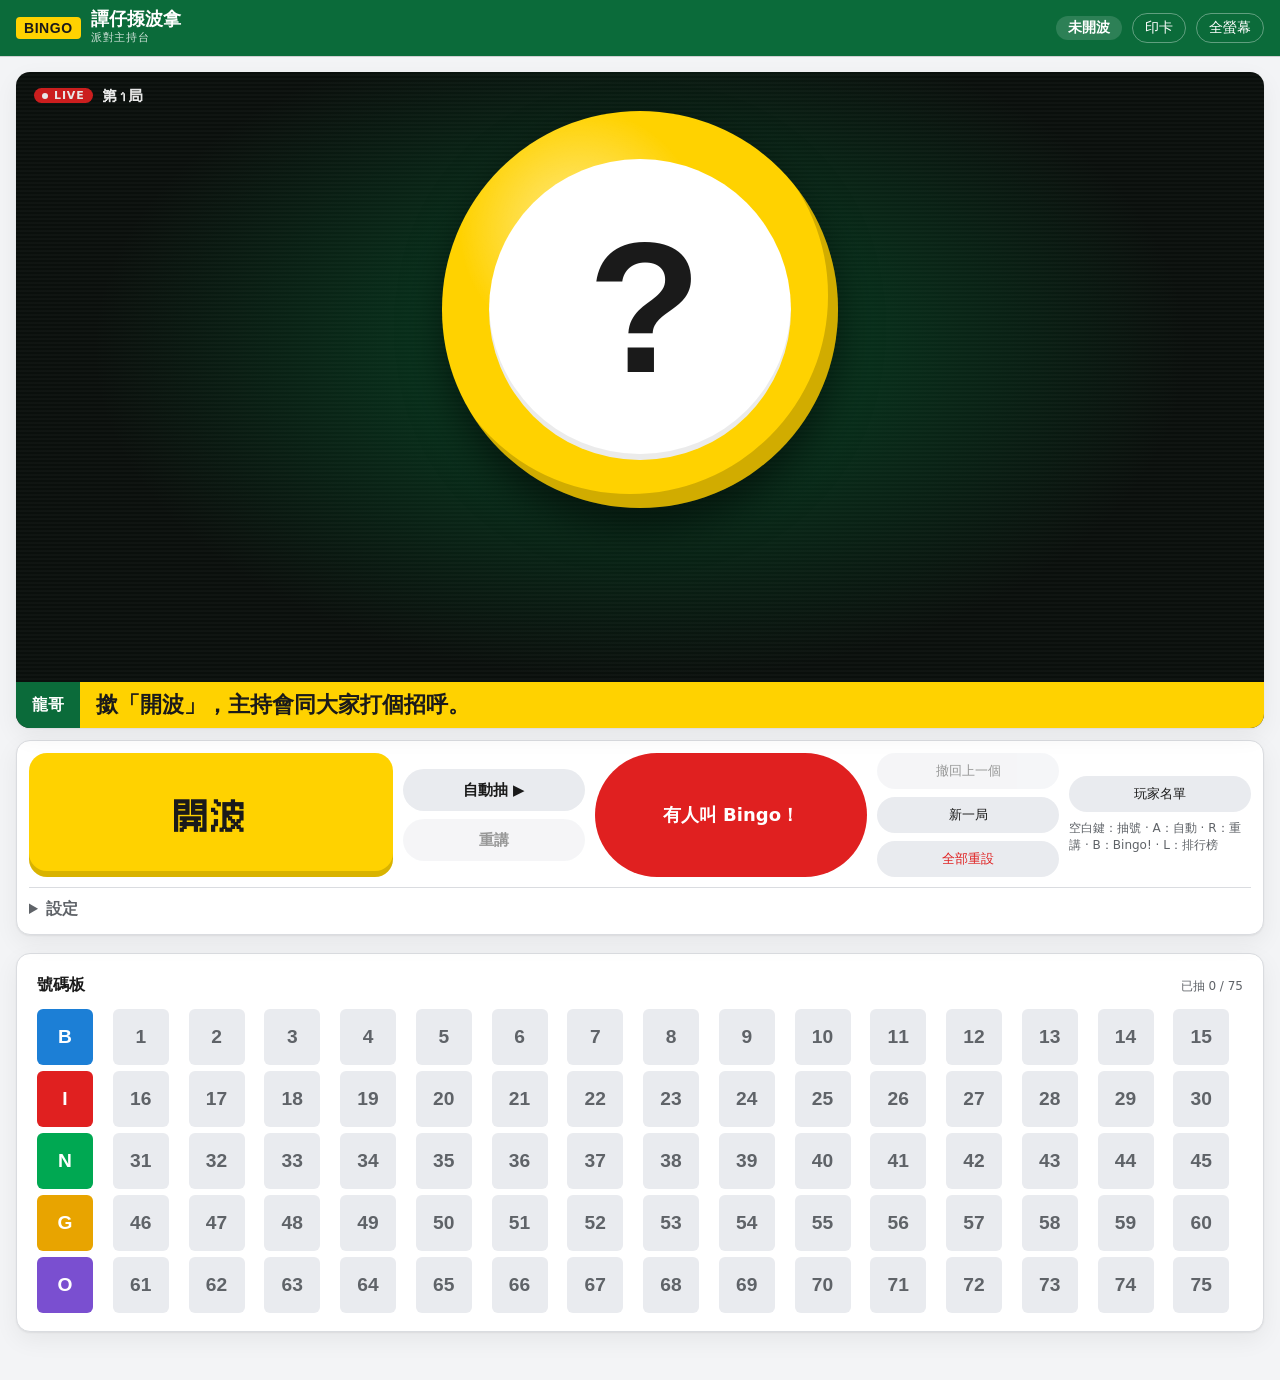
==== web/index.html @ 06e21ad4 "譚仔揼波拿: Cantonese party bingo host console A host's console for a bingo night with paper cards: draws" ====
<!DOCTYPE html>
<html lang="zh-HK" data-theme="forest">
<head>
<meta charset="utf-8">
<meta name="viewport" content="width=device-width, initial-scale=1, viewport-fit=cover">
<title>譚仔揼波拿 · 揼波拿之夜</title>
<meta name="description" content="派對揼波拿主持台：抽號、粵語叫號、多把聲、核對 Bingo。">
<meta name="theme-color" content="#0b6b3a">
<link rel="icon" href="icon.svg" type="image/svg+xml">
<link rel="preconnect" href="https://fonts.googleapis.com">
<link rel="preconnect" href="https://fonts.gstatic.com" crossorigin>
<link rel="stylesheet" href="https://fonts.googleapis.com/css2?family=Pixelify+Sans:wght@400;600;700&display=swap">
<link rel="stylesheet" href="style.css">
</head>
<body>

<header class="appbar">
  <a class="brand" href="./" aria-label="譚仔揼波拿">
    <span class="brand-mark">BINGO</span>
    <span class="brand-text"><strong>譚仔揼波拿</strong><small>派對主持台</small></span>
  </a>
  <div class="appbar-right">
    <span class="count-pill" id="countPill">未開波</span>
    <a class="app-link" href="print.html" title="印 Bingo 卡（每張有卡號）">印卡</a>
    <button class="app-link" id="fullBtn" type="button" title="全螢幕（投影用）">全螢幕</button>
  </div>
</header>

<main class="page">

  <section class="live">
    <!-- The picture: what the room watches. -->
    <div class="stage" id="stage">
      <canvas class="stage-layer back" id="stageBack" aria-hidden="true"></canvas>
      <canvas class="stage-layer front" id="stageFront" aria-hidden="true"></canvas>
      <div class="flash" id="flash" aria-hidden="true"></div>
      <div class="stage-bug"><span class="pill-live"><i></i>LIVE</span><span id="stageGame">第 1 局</span></div>
      <div class="ball-wrap" id="ballWrap">
        <div class="ball" id="ball" data-state="idle">
          <span class="ball-letter" id="ballLetter"></span>
          <span class="ball-num" id="ballNum">?</span>
        </div>
      </div>
      <div class="recent" id="recent" aria-label="最近號碼"></div>
      <div class="countdown" id="countdown" hidden aria-live="off">
        <div class="cd-ring"><b id="cdNum">6</b></div>
        <small>下一個波</small>
      </div>
      <div class="prize" id="prize" hidden aria-live="polite">
        <div class="prize-bob">
          <i class="coin"></i><i class="coin"></i><i class="coin"></i>
          <small>今局獎金</small><b id="prizeAmt">$0</b>
        </div>
      </div>
      <div class="lower-third">
        <span class="speaker" id="speaker">龍哥</span>
        <p class="caption" id="caption">撳「開波」，主持會同大家打個招呼。</p>
      </div>
      <!-- 完場排行榜: the night's results, over the whole picture. -->
      <div class="leaderboard" id="leaderboard" hidden>
        <div class="lb-inner">
          <h2 class="lb-title">今晚排行榜</h2>
          <p class="lb-sub" id="lbSub"></p>
          <ol class="lb-list" id="lbList"></ol>
        </div>
        <button class="lb-close" id="lbClose" type="button" aria-label="閂排行榜">✕</button>
      </div>
      <button class="players" id="players" type="button" aria-label="玩家名單（撳一下改）" hidden>
        <span class="players-track" id="playersTrack"></span>
      </button>
    </div>

    <!-- The desk: what the host presses, in a bar under the picture. -->
    <aside class="desk">
      <div class="desk-bar">
        <button class="btn btn-draw" id="drawBtn" type="button">開波</button>
        <div class="desk-col">
          <button class="btn btn-ghost" id="autoBtn" type="button" aria-pressed="false">自動抽 ▶</button>
          <button class="btn btn-ghost" id="repeatBtn" type="button">重講</button>
        </div>
        <button class="btn btn-bingo" id="bingoBtn" type="button">有人叫 Bingo！</button>
        <div class="desk-col">
          <button class="btn btn-ghost btn-small" id="undoBtn" type="button">撤回上一個</button>
          <button class="btn btn-ghost btn-small" id="newBtn" type="button">新一局</button>
          <button class="btn btn-ghost btn-small btn-danger" id="resetBtn" type="button">全部重設</button>
        </div>
        <div class="desk-col">
          <button class="btn btn-ghost btn-small" id="playersBtn" type="button">玩家名單</button>
          <button class="btn btn-ghost btn-small" id="boardBtn" type="button" hidden>🏆 完場排行榜</button>
          <p class="hint">空白鍵：抽號 · A：自動 · R：重講 · B：Bingo! · L：排行榜</p>
        </div>
      </div>
      <p class="warm" id="warm" hidden></p>

      <details class="settings" id="settings">
        <summary>設定</summary>
        <label>叫號方式
          <select id="optMode">
            <option value="duo">主持 + 助手</option>
            <option value="rotate">輪流叫（全部嘉賓）</option>
            <option value="random">隨機一把聲</option>
          </select>
        </label>
        <label>主持 <select id="optHost"></select></label>
        <label>助手 <select id="optHelper"></select></label>
        <label>搞笑程度
          <select id="optFun">
            <option value="0">正經</option>
            <option value="1">少少</option>
            <option value="2">好多</option>
          </select>
        </label>
        <label>號碼
          <select id="optPool">
            <option value="75">1–75（B I N G O）</option>
            <option value="90">1–90</option>
          </select>
        </label>
        <label>贏法
          <select id="optWin">
            <option value="line">一條線（橫、直、斜）</option>
            <option value="two">兩條線</option>
            <option value="corners">四角</option>
            <option value="full">全卡</option>
          </select>
        </label>
        <label class="check"><input type="checkbox" id="optLetters"> 讀出英文字母（B、I、N、G、O）</label>
        <label class="check"><input type="checkbox" id="optSfx"> 音效（鼓聲、歡呼、煙花）</label>
        <label class="check"><input type="checkbox" id="optBeat"> 緊張心跳（抽得越多越快）</label>
        <label>自動間隔
          <select id="optGap">
            <option value="3">3 秒</option>
            <option value="6">6 秒</option>
            <option value="10">10 秒</option>
            <option value="15">15 秒</option>
          </select>
        </label>
        <label>配色
          <select id="optTheme">
            <option value="forest">森林綠</option>
            <option value="night">夜場</option>
          </select>
        </label>
        <p class="fine">改號碼數量要開新一局先生效。</p>
      </details>
    </aside>
  </section>

  <section class="panel board-panel">
    <div class="panel-head">
      <h2>號碼板</h2>
      <span class="fine" id="boardNote"></span>
    </div>
    <div class="board" id="board"></div>
  </section>

</main>

<!-- 核對 Bingo: the cards are paper, so the host reads the claimed numbers in. -->
<dialog class="check-dialog" id="checkDialog">
  <form method="dialog" class="check-form" id="checkForm">
    <h2>核對 Bingo <span class="fine" id="checkRule"></span></h2>
    <label class="check-id">卡號
      <input id="cardInput" inputmode="numeric" autocomplete="off" placeholder="例如：0042">
    </label>
    <div class="check-card" id="checkCard"></div>
    <details class="check-manual" id="checkManual">
      <summary>張卡冇卡號？逐個號碼入</summary>
      <p class="fine">輸入嗰條線（或全張卡）嘅號碼，用空格或逗號分開。中間 FREE 格唔使入。</p>
      <input id="checkInput" inputmode="numeric" autocomplete="off" placeholder="例如：3 18 41 52 70">
    </details>
    <div class="check-result" id="checkResult"></div>
    <div class="check-winners" id="checkWinners" hidden>
      <p class="winners-head">邊個贏？<span class="fine">可以揀多過一個，獎金平分</span> <b id="splitNote"></b></p>
      <div class="winner-pick" id="winnerPick"></div>
    </div>
    <div class="check-actions">
      <button class="btn btn-ghost" value="cancel" type="submit">取消</button>
      <button class="btn btn-bad" id="claimBad" type="button">未得 ✗</button>
      <button class="btn btn-primary" id="claimGood" type="button">真 Bingo ✓</button>
    </div>
  </form>
</dialog>

<!-- 玩家: a name and a pixel icon each, shown along the bottom of the stage. -->
<dialog class="check-dialog players-dialog" id="playersDialog">
  <form method="dialog" class="check-form" id="playersForm">
    <h2>玩家名單 <span class="fine" id="playersCount"></span></h2>
    <div class="player-add">
      <img class="player-pick" id="playerPick" alt="" width="48" height="48">
      <input id="playerName" maxlength="12" autocomplete="off" placeholder="玩家名">
      <button class="btn btn-primary" id="playerAdd" type="button">加入</button>
    </div>
    <label class="stake">每人每局注金
      <span class="stake-in">$ <input id="stakeInput" type="number" min="0" step="0.5" inputmode="decimal"></span>
      <span class="stake-total" id="stakeTotal"></span>
    </label>
    <div class="icon-grid" id="iconGrid" role="radiogroup" aria-label="揀頭像"></div>
    <ul class="player-list" id="playerList"></ul>
    <div class="check-actions">
      <button class="btn btn-ghost btn-small" id="winningsClear" type="button">輸贏清零</button>
      <button class="btn btn-ghost btn-small" id="playersClear" type="button">全部清除</button>
      <button class="btn btn-primary" value="done" type="submit">搞掂</button>
    </div>
  </form>
</dialog>

<!-- 全部重設: back to the start of the night. -->
<dialog class="check-dialog" id="resetDialog">
  <form method="dialog" class="check-form">
    <h2>全部重設？</h2>
    <p>會清晒：抽過嘅號碼、局數（返去第 1 局）、獎金池、每位玩家嘅輸贏同贏咗幾多局。設定會保留。</p>
    <label class="check-line"><input type="checkbox" id="resetPlayers"> 連玩家名單都刪埋</label>
    <div class="check-actions">
      <button class="btn btn-ghost" value="cancel" type="submit">取消</button>
      <button class="btn btn-bad" id="resetGo" type="button">全部重設</button>
    </div>
  </form>
</dialog>

<canvas id="confetti" aria-hidden="true"></canvas>

<script type="module" src="app.js"></script>
</body>
</html>
---- web/style.css ----
/* 譚仔揼波拿 — the host's console, in 譚仔新聞's clothes.
 *
 * Same palette and furniture as the station page: a deep-green app bar, the
 * yellow band, pill buttons, white panels on a light grey page. Pixels live
 * where they do there — in the picture (the ball, the numbers) and the mark.
 */

@font-face {
  font-family: "Fusion Pixel 12";
  src: url("vendor/fonts/fusion-pixel-12px-zh_hk.woff2") format("woff2");
  font-display: swap;
}

:root {
  --font: "Noto Sans HK", "PingFang HK", "Microsoft JhengHei", "Hiragino Sans", system-ui, -apple-system, sans-serif;
  --pixel: "Pixelify Sans", "Fusion Pixel 12", system-ui, sans-serif;
  /* Numbers are read from the back of the room: a heavy plain face, never the pixel one,
     whose B, 8, 5 and S are one shape apart. */
  --num: "Arial Black", "Helvetica Neue", Arial, var(--font);

  /* forest — 森林綠 */
  color-scheme: light;
  --bg: #f3f4f6;
  --surface: #ffffff;
  --surface-2: #e9ebef;
  --text: #1a1a1a;
  --muted: #5f6368;
  --line: #dadce0;
  --brand: #0b6b3a;
  --brand-2: #00a852;
  --on-brand: #ffffff;
  --accent: #ffd200;
  --on-accent: #1a1a1a;
  --live: #e02020;
  --picture: #0a0f0c;
  --radius: 14px;
  --radius-sm: 8px;
  --shadow: 0 1px 2px rgba(0, 0, 0, 0.06), 0 8px 24px rgba(0, 0, 0, 0.06);
}

/* 夜場 — for a dim function room and a projector */
:root[data-theme="night"] {
  color-scheme: dark;
  --bg: #0c1210; --surface: #141c18; --surface-2: #0f1613; --text: #e9efe9; --muted: #93a39a; --line: #24302a;
  --brand: #08482a; --brand-2: #2fd17a; --on-brand: #ffffff; --accent: #ffd200; --on-accent: #1a1a1a; --live: #ff3b3b;
  --picture: #000000;
  --shadow: 0 1px 2px rgba(0, 0, 0, 0.4), 0 8px 24px rgba(0, 0, 0, 0.5);
}

[hidden] { display: none !important; }
* { box-sizing: border-box; }
html, body { margin: 0; }

body {
  min-height: 100vh;
  background: var(--bg);
  color: var(--text);
  font-family: var(--font);
  line-height: 1.6;
  -webkit-text-size-adjust: 100%;
}

p { margin: 0; }
h2 { margin: 0; font-size: 16px; }

/* ------------------------------------------------------------------ */
/* App bar                                                             */
/* ------------------------------------------------------------------ */

.appbar {
  position: sticky; top: 0; z-index: 40;
  display: flex; align-items: center; gap: 20px;
  height: 56px;
  padding: 0 16px;
  background: var(--brand);
  color: var(--on-brand);
  box-shadow: 0 1px 0 rgba(0, 0, 0, 0.15);
  user-select: none;
}

.brand { display: flex; align-items: center; gap: 10px; color: inherit; text-decoration: none; }
.brand-mark {
  padding: 3px 8px;
  font: 900 14px var(--num);
  letter-spacing: 0.04em;
  color: var(--on-accent);
  background: var(--accent);
  border-radius: 4px;
}
.brand-text strong { display: block; font-size: 18px; line-height: 1.1; white-space: nowrap; }
.brand-text small { display: block; font-size: 11px; opacity: 0.8; letter-spacing: 0.08em; }

.appbar-right { display: flex; align-items: center; gap: 10px; margin-left: auto; }
.count-pill {
  padding: 3px 12px;
  font: 700 14px var(--font);
  background: rgba(255, 255, 255, 0.14);
  border-radius: 999px;
  white-space: nowrap;
}
.app-link {
  padding: 5px 12px;
  font: 14px var(--font);
  color: inherit;
  background: transparent;
  border: 1px solid rgba(255, 255, 255, 0.35);
  border-radius: 999px;
  cursor: pointer;
  white-space: nowrap;
  text-decoration: none;
}
.app-link:hover { background: rgba(255, 255, 255, 0.14); }

/* ------------------------------------------------------------------ */
/* Page                                                                */
/* ------------------------------------------------------------------ */

.page { margin: 0 auto; padding: 16px 16px 48px; }

/* The picture across the whole width, the host's bar under it. */
.live { display: grid; gap: 12px; }

/* ------------------------------------------------------------------ */
/* Stage — the picture the room watches                                */
/* ------------------------------------------------------------------ */

.stage {
  position: relative;
  /* 16:9 across the page, but never so tall that the desk drops off the screen. */
  height: min(calc((100vw - 32px) * 0.5625), max(420px, calc(100svh - 56px - 16px - 12px - 160px)));
  overflow: hidden;
  border-radius: var(--radius);
  color: #fff;
  background:
    radial-gradient(ellipse at 50% 42%, rgba(0, 168, 82, 0.35), transparent 62%),
    repeating-linear-gradient(0deg, rgba(255, 255, 255, 0.025) 0 2px, transparent 2px 4px),
    var(--picture);
  box-shadow: var(--shadow);
  display: grid;
  grid-template-rows: auto 1fr auto auto;
}

/* The pixel layers (show.js): one behind the ball, one in front of it. */
.stage-layer {
  position: absolute; inset: 0;
  width: 100%; height: 100%;
  image-rendering: pixelated;
  pointer-events: none;
}
.stage-layer.back { z-index: 0; }
.stage-layer.front { z-index: 2; }
.stage > :is(.stage-bug, .ball-wrap, .lower-third, .players) { position: relative; }
.stage-bug, .lower-third, .players { z-index: 3; }
.ball-wrap { z-index: 1; }

/* A colour flash over the picture when a ball lands, or someone claims. */
.flash { position: absolute; inset: 0; z-index: 2; opacity: 0; pointer-events: none; mix-blend-mode: screen; }
.flash.go { animation: flash 0.55s ease-out; }
@keyframes flash { 0% { opacity: 0.55; } 100% { opacity: 0; } }

.stage.shake { animation: shake 0.5s steps(10); }
@keyframes shake {
  0%, 100% { transform: none; } 20% { transform: translate(-6px, 2px); } 40% { transform: translate(6px, -2px); }
  60% { transform: translate(-4px, -1px); } 80% { transform: translate(4px, 1px); }
}

.stage-bug {
  display: flex; align-items: center; gap: 10px;
  padding: 14px 18px 0;
  font: 600 14px var(--pixel), var(--font);
  opacity: 0.9;
}
.pill-live {
  display: inline-flex; align-items: center; gap: 6px;
  padding: 1px 8px;
  font: 700 11px var(--font); letter-spacing: 0.08em;
  background: var(--live); border-radius: 999px;
}
.pill-live i { width: 6px; height: 6px; background: #fff; border-radius: 50%; animation: blink 1.2s steps(2, start) infinite; }
@keyframes blink { to { visibility: hidden; } }

/* Every row placed by hand: the prize shares row 1 with the bug. */
.stage-bug { grid-row: 1; grid-column: 1; align-self: start; }
/* The ball hangs from the top of its row: the room below is the callers' floor. */
.ball-wrap { grid-row: 2; display: grid; place-items: start center; padding-top: 6px; min-height: 0; container-type: size; }
.lower-third { grid-row: 3; }
.players { grid-row: 4; }

/* The ball: a coloured rim around a white face, the way a real bingo ball looks. */
.ball {
  --ball: var(--accent);
  --bw: min(48vh, 31vw, 480px, 89cqh); /* never taller than its space; the number is sized from this too */
  position: relative;
  display: grid; place-items: center; align-content: center;
  width: var(--bw);
  aspect-ratio: 1;
  border-radius: 50%;
  background: radial-gradient(circle at 35% 30%, rgba(255, 255, 255, 0.55), transparent 32%), var(--ball);
  box-shadow: inset -10px -14px 0 rgba(0, 0, 0, 0.18), 0 18px 40px rgba(0, 0, 0, 0.55);
}
.ball::before {
  content: "";
  position: absolute; inset: 12%;
  border-radius: 50%;
  background: #fff;
  box-shadow: inset 0 -6px 0 rgba(0, 0, 0, 0.08);
}
.ball > span { position: relative; color: #1a1a1a; line-height: 1; }
.ball-letter { font: 900 calc(var(--bw) * 0.12) var(--num); color: var(--ball) !important; min-height: 0.2em; }
.ball-num { font: 900 calc(var(--bw) * 0.47) var(--num); letter-spacing: -0.05em; margin-top: -0.06em; }

.ball[data-state="idle"] { animation: float 3.2s ease-in-out infinite; }
.ball[data-state="spin"] { animation: wobble 0.24s steps(3) infinite; }
.ball[data-state="pop"] { animation: drop 0.75s cubic-bezier(.3, 0, .3, 1); }
@keyframes float { 50% { transform: translateY(-6px) rotate(-1.5deg); } }
@keyframes wobble { 0% { transform: rotate(-8deg) scale(1.02); } 50% { transform: rotate(8deg) scale(0.95); } 100% { transform: rotate(-8deg) scale(1.02); } }
/* Drops in from above, squashes on landing, settles. */
@keyframes drop {
  0% { transform: translateY(-70%) scale(0.7); }
  45% { transform: translateY(0) scale(1.12, 0.86); }
  62% { transform: translateY(-9%) scale(0.96, 1.05); }
  80% { transform: translateY(0) scale(1.03, 0.97); }
  100% { transform: none; }
}
/* While the cage turns: a pulsing halo, and the ball's colours racing. */
.stage.spinning .ball { box-shadow: inset -10px -14px 0 rgba(0, 0, 0, 0.18), 0 0 0 6px rgba(255, 210, 0, 0.35), 0 0 60px 10px rgba(255, 210, 0, 0.45); }
.stage.spinning .ball::after {
  content: ""; position: absolute; inset: -14px; border-radius: 50%;
  border: 4px dashed rgba(255, 210, 0, 0.8);
  animation: turn 0.9s steps(8) infinite;
}
@keyframes turn { to { transform: rotate(360deg); } }

.recent {
  position: absolute; z-index: 3;
  top: 48px; right: 16px;
  display: flex; flex-direction: column; align-items: center; gap: 8px;
}
.mini {
  --ball: var(--accent);
  display: grid; place-items: center; align-content: center;
  width: 46px; height: 46px;
  font: 900 17px/1 var(--num);
  color: #1a1a1a;
  background: #fff;
  border: 5px solid var(--ball);
  border-radius: 50%;
  opacity: 0.85;
}
.mini b { font-size: 9px; color: var(--ball); }
.mini:first-child { opacity: 1; animation: slidein 0.5s cubic-bezier(.2, 1.4, .4, 1); }
.mini:nth-child(n + 4) { opacity: 0.55; transform: scale(0.85); }
@keyframes slidein { from { transform: translateX(-140px) scale(1.4); opacity: 0; } }

/* The yellow band: who is talking, and what they said. */
.lower-third {
  display: flex; align-items: stretch;
  min-height: 56px;
  background: var(--accent);
  color: var(--on-accent);
}
.speaker {
  display: grid; place-items: center;
  padding: 0 16px;
  font-weight: 700; font-size: 16px;
  color: #fff;
  background: var(--brand);
  white-space: nowrap;
  transition: background 0.2s;
}
.speaker.pop { animation: chip 0.35s cubic-bezier(.2, 1.8, .4, 1); }
@keyframes chip { from { transform: scale(0.6); } }
.caption {
  align-self: center;
  padding: 8px 16px;
  font-size: clamp(16px, 1.8vw, 22px);
  font-weight: 700;
  line-height: 1.35;
}

/* The players, along the very bottom of the picture: icon and name each.
   Too many to fit, and the row scrolls by like a ticker. */
.players {
  display: block;
  overflow: hidden;
  padding: 16px 0 7px; /* room above for the leader's crown */
  background: rgba(0, 0, 0, 0.55);
  border: 0;
  border-top: 2px solid rgba(255, 210, 0, 0.5);
  color: #fff;
  cursor: pointer;
  text-align: left;
}
.players-track { display: inline-flex; gap: 8px; padding: 0 12px; white-space: nowrap; }
.players.scroll .players-track { animation: ticker var(--ticker, 30s) linear infinite; }
@keyframes ticker { to { transform: translateX(-50%); } }
.player-chip {
  display: inline-flex; align-items: center; gap: 6px;
  padding: 2px 12px 2px 3px;
  font: 600 clamp(14px, 1.4vw, 19px) var(--pixel), var(--font);
  background: rgba(255, 255, 255, 0.1);
  border: 1px solid rgba(255, 255, 255, 0.18);
  border-radius: 999px;
}
.player-chip img, .player-list img, .player-pick, .icon-grid img { image-rendering: pixelated; }
.player-chip img { width: clamp(28px, 2.6vw, 36px); height: clamp(28px, 2.6vw, 36px); border-radius: 50%; background: rgba(255, 255, 255, 0.12); }
.player-chip.new { animation: chip 0.45s cubic-bezier(.2, 1.8, .4, 1); }
.player-chip { position: relative; }
/* Running total won, next to the icon. */
.player-won {
  padding: 0 7px;
  font: 900 0.85em/1.5 var(--num);
  color: #1a1a1a;
  background: var(--accent);
  border-radius: 999px;
}
/* Whoever has won the most: a gold rim and a crown. */
.player-chip.leader { border-color: var(--accent); box-shadow: 0 0 0 1px var(--accent), 0 0 12px rgba(255, 210, 0, 0.45); }
.player-chip.leader::before {
  content: ""; position: absolute; left: 2px; top: -15px;
  width: 24px; height: 24px;
  background: var(--crown) center / contain no-repeat;
  image-rendering: pixelated;
  transform: rotate(-18deg);
}
/* This game's winners light up until the next game. */
.player-chip.winner {
  color: #1a1a1a;
  background: linear-gradient(180deg, #fff3a0, #ffd200);
  border-color: #fff;
  animation: winner 0.9s ease-in-out infinite;
}
.player-chip.winner .player-won { background: #fff; }
@keyframes winner {
  0%, 100% { box-shadow: 0 0 0 2px #ffd200, 0 0 10px 2px rgba(255, 210, 0, 0.6); transform: translateY(0); }
  50% { box-shadow: 0 0 0 4px #fff, 0 0 26px 8px rgba(255, 210, 0, 0.9); transform: translateY(-3px); }
}
/* '+$6' rising off a winner's chip. */
.player-gain {
  position: absolute; right: 6px; top: -4px;
  font: 900 15px var(--num); font-style: normal;
  color: var(--accent);
  text-shadow: 0 2px 0 #000;
  pointer-events: none;
  animation: gain 2.4s ease-out forwards;
}
@keyframes gain { 0% { transform: translateY(8px) scale(0.6); opacity: 0; } 15% { transform: translateY(-6px) scale(1.3); opacity: 1; } 100% { transform: translateY(-18px); opacity: 0; } }
.player-won.down { color: #fff; background: var(--live); }
.player-list .player-won { font-size: 14px; }
.player-ledger { display: block; font-size: 12px; font-weight: 400; color: var(--muted); }

/* The prize: the pot for this game, floating about over the top of the picture. */
/* It has the top band of the picture to itself (grid row 1, beside the LIVE
   bug), so it drifts about up there and never covers the ball. */
.prize {
  position: relative; z-index: 3;
  grid-row: 1; grid-column: 1;
  justify-self: center;
  margin: 6px 0 0;
  pointer-events: none;
  animation: drift 14s ease-in-out infinite;
}
@keyframes drift {
  0%, 100% { transform: translateX(0); }
  25% { transform: translateX(-90%); }
  75% { transform: translateX(90%); }
}
.prize-bob {
  position: relative;
  display: flex; align-items: baseline; gap: 10px;
  padding: 2px 20px 4px;
  color: #1a1a1a;
  background: linear-gradient(180deg, #fff3a0, #ffd200 55%, #e8a400);
  border: 3px solid #fff;
  border-radius: 999px;
  box-shadow: 0 0 0 3px #b07800, 0 0 30px 6px rgba(255, 210, 0, 0.55), 0 10px 20px rgba(0, 0, 0, 0.45);
  animation: bob 2.2s ease-in-out infinite;
}
@keyframes bob { 0%, 100% { transform: translateY(0) rotate(-3deg); } 50% { transform: translateY(8px) rotate(3deg); } }
.prize small { font: 700 clamp(12px, 1.2vw, 17px) var(--pixel), var(--font); }
.prize b { font: 900 clamp(26px, min(4vw, 5.5vh), 58px)/1 var(--num); letter-spacing: -0.02em; text-shadow: 0 2px 0 rgba(255, 255, 255, 0.6); }
.prize.pop .prize-bob { animation: prizepop 0.6s cubic-bezier(.2, 1.8, .4, 1), bob 2.2s ease-in-out 0.6s infinite; }
@keyframes prizepop { from { transform: scale(0.4); } }
/* On a real Bingo it comes down to the middle and throbs. */
.prize.won { animation: none; transform: none; }
.prize.won .prize-bob { animation: throb 0.5s ease-in-out infinite; }
@keyframes throb { 50% { transform: scale(1.18) rotate(-2deg); } }
/* Three gold coins circling the pot, flipping as they go. */
.coin {
  position: absolute; left: 50%; top: 50%;
  width: 18px; height: 18px; margin: -9px;
  background: radial-gradient(circle at 35% 35%, #fff6b0, #ffd200 45%, #c98a00);
  border: 2px solid #8a5a00;
  border-radius: 50%;
  animation: orbit 3s linear infinite;
}
.coin:nth-child(2) { animation-delay: -1s; }
.coin:nth-child(3) { animation-delay: -2s; }
@keyframes orbit {
  0% { transform: rotate(0deg) translateX(90px) rotate(0deg) scaleX(1); }
  25% { transform: rotate(90deg) translateX(90px) rotate(-90deg) scaleX(0.2); }
  50% { transform: rotate(180deg) translateX(90px) rotate(-180deg) scaleX(1); }
  75% { transform: rotate(270deg) translateX(90px) rotate(-270deg) scaleX(0.2); }
  100% { transform: rotate(360deg) translateX(90px) rotate(-360deg) scaleX(1); }
}

/* Auto-draw's countdown to the next ball: a ring running down. */
.countdown {
  position: absolute; z-index: 4;
  top: 46px; left: 18px;
  display: grid; justify-items: center; gap: 2px;
  pointer-events: none;
}
.cd-ring {
  --size: clamp(84px, 11vw, 180px);
  display: grid; place-items: center;
  width: var(--size); height: var(--size);
  border-radius: 50%;
  background:
    radial-gradient(circle, rgba(0, 0, 0, 0.75) 0 64%, transparent 65%),
    conic-gradient(var(--accent) calc(var(--p, 1) * 1turn), rgba(255, 255, 255, 0.15) 0);
  box-shadow: 0 6px 18px rgba(0, 0, 0, 0.45);
}
.cd-ring b { font: 900 calc(var(--size) * 0.5)/1 var(--num); color: #fff; }
.countdown small { font: 700 clamp(13px, 1.5vw, 22px) var(--pixel), var(--font); opacity: 0.9; text-shadow: 0 2px 0 rgba(0, 0, 0, 0.6); }
.countdown.urgent .cd-ring {
  background:
    radial-gradient(circle, rgba(0, 0, 0, 0.75) 0 64%, transparent 65%),
    conic-gradient(var(--live) calc(var(--p, 1) * 1turn), rgba(255, 255, 255, 0.15) 0);
  animation: cdpulse 1s ease-in-out infinite;
}
.countdown.urgent b { color: #ffd200; }
@keyframes cdpulse { 0%, 100% { transform: scale(1); } 15% { transform: scale(1.14); } }

/* 完場排行榜: over the whole picture, the callers still dancing behind it. */
.leaderboard {
  position: absolute; inset: 0; z-index: 5;
  display: grid; place-items: center;
  padding: 24px;
  background: radial-gradient(ellipse at 50% 30%, rgba(11, 107, 58, 0.55), rgba(0, 0, 0, 0.82) 70%);
  animation: lbfade 0.4s ease-out;
}
@keyframes lbfade { from { opacity: 0; } }
.lb-inner { width: min(1100px, 100%); max-height: 100%; overflow: hidden; display: grid; gap: 8px; justify-items: center; align-content: center; }
.lb-title {
  font: 700 clamp(28px, 4.5vw, 64px)/1.1 var(--pixel), var(--font);
  color: var(--accent);
  text-shadow: 0 4px 0 #8a5a00, 0 0 30px rgba(255, 210, 0, 0.5);
  letter-spacing: 0.06em;
}
.lb-sub { font: 600 clamp(13px, 1.4vw, 18px) var(--pixel), var(--font); opacity: 0.85; }
/* Sized by app.js to fit the picture: font-size on the list, everything else in em. */
.lb-list { list-style: none; margin: 4px 0 0; padding: 0; width: 100%; display: grid; gap: 0.35em; font-size: 22px; }
.lb-list.cols-2 { grid-template-columns: 1fr 1fr; }
.lb-list.cols-3 { grid-template-columns: 1fr 1fr 1fr; }
.lb-row {
  display: grid; grid-template-columns: 2.2em auto minmax(0, 1fr) auto; align-items: center; gap: 12px;
  padding: 0.25em 0.7em 0.25em 0.45em;
  font-size: 1em;
  background: rgba(255, 255, 255, 0.1);
  border: 2px solid rgba(255, 255, 255, 0.15);
  border-radius: 14px;
  opacity: 0;
  transform: translateX(-60px);
}
.lb-row.in { opacity: 1; transform: none; transition: opacity 0.35s, transform 0.5s cubic-bezier(.2, 1.6, .4, 1); }
.lb-rank { font: 900 1.3em var(--num); text-align: center; color: rgba(255, 255, 255, 0.7); }
.lb-row img { width: 1.9em; height: 1.9em; image-rendering: pixelated; border-radius: 8px; background: rgba(255, 255, 255, 0.12); }
.lb-name { font-weight: 700; overflow: hidden; text-overflow: ellipsis; white-space: nowrap; }
.lb-name small { display: block; font-size: 0.6em; font-weight: 400; opacity: 0.75; }
.lb-profit { font-size: 1.1em; padding: 2px 12px; }
.lb-row.rank-1 {
  font-size: 1.45em;
  color: #1a1a1a;
  background: linear-gradient(180deg, #fff3a0, #ffd200 60%, #e8a400);
  border-color: #fff;
}
.lb-row.rank-1.in { animation: champ 0.8s ease-in-out 0.5s infinite; }
@keyframes champ { 50% { box-shadow: 0 0 0 4px #fff, 0 0 40px 10px rgba(255, 210, 0, 0.8); } }
.lb-row.rank-1 .lb-rank { color: #8a5a00; }
.lb-row.rank-1 .lb-rank::before { content: ""; display: block; height: 0.8em; background: var(--crown) center / contain no-repeat; image-rendering: pixelated; }
.lb-row.rank-1 .lb-profit:not(.down) { background: #fff; }
.lb-row.rank-2 { background: linear-gradient(180deg, rgba(230, 236, 242, 0.35), rgba(160, 170, 180, 0.25)); border-color: #d6dde4; }
.lb-row.rank-3 { background: linear-gradient(180deg, rgba(222, 150, 90, 0.4), rgba(150, 90, 40, 0.3)); border-color: #d9935a; }
.lb-list:is(.cols-2, .cols-3) .lb-row.rank-1 { grid-column: 1 / -1; justify-self: center; width: min(100%, 640px); }
.stage.lb-open .prize, .stage.lb-open .countdown { visibility: hidden; }
.lb-close {
  position: absolute; top: 12px; right: 12px;
  width: 40px; height: 40px;
  font-size: 18px; color: #fff;
  background: rgba(255, 255, 255, 0.15);
  border: 0; border-radius: 50%;
  cursor: pointer;
}
.lb-close:hover { background: rgba(255, 255, 255, 0.3); }

/* ------------------------------------------------------------------ */
/* Desk — the host's buttons, in a bar under the picture               */
/* ------------------------------------------------------------------ */

.desk {
  display: grid; gap: 10px;
  padding: 12px;
  background: var(--surface);
  border: 1px solid var(--line);
  border-radius: var(--radius);
  box-shadow: var(--shadow);
}
.desk-bar {
  display: grid;
  grid-template-columns: minmax(180px, 2fr) minmax(120px, 1fr) minmax(170px, 1.5fr) minmax(120px, 1fr) minmax(150px, 1fr);
  gap: 10px;
  align-items: stretch;
}
.desk-col { display: grid; gap: 8px; align-content: center; }
.desk .hint { text-align: left; line-height: 1.4; }

.btn {
  min-height: 42px;
  padding: 8px 16px;
  font: 700 15px var(--font);
  color: var(--text);
  border: 0;
  border-radius: 999px;
  cursor: pointer;
}
.btn:disabled { opacity: 0.45; cursor: not-allowed; }
.btn-primary { color: var(--on-accent); background: var(--accent); }
.btn-ghost { background: var(--surface-2); }
.btn-ghost:hover:not(:disabled) { background: var(--line); }
.btn-ghost[aria-pressed="true"] { color: #fff; background: var(--brand-2); }
.btn-small { min-height: 36px; font-size: 13px; font-weight: 500; }

.btn-draw {
  min-height: 84px;
  font: 700 34px var(--pixel), var(--font);
  letter-spacing: 0.08em;
  color: var(--on-accent);
  background: var(--accent);
  border-radius: 18px;
  box-shadow: inset 0 -6px 0 rgba(0, 0, 0, 0.15);
}
.btn-draw { position: relative; overflow: hidden; }
.btn-draw:not(:disabled) { animation: breathe 2.4s ease-in-out infinite; }
.btn-draw:not(:disabled)::after {
  content: ""; position: absolute; top: 0; bottom: 0; width: 40%; left: -60%;
  background: linear-gradient(100deg, transparent, rgba(255, 255, 255, 0.55), transparent);
  animation: shine 3s ease-in-out infinite;
}
@keyframes breathe { 50% { box-shadow: inset 0 -6px 0 rgba(0, 0, 0, 0.15), 0 0 0 6px rgba(255, 210, 0, 0.3); } }
@keyframes shine { 0%, 55% { left: -60%; } 100% { left: 130%; } }
.btn-bingo:hover:not(:disabled) { animation: jiggle 0.4s steps(4) infinite; }
@keyframes jiggle { 25% { transform: rotate(-2deg); } 75% { transform: rotate(2deg); } }
.btn-draw:active:not(:disabled) { transform: translateY(2px); box-shadow: inset 0 -3px 0 rgba(0, 0, 0, 0.15); }
.btn-bingo { min-height: 52px; font-size: 18px; color: #fff; background: var(--live); }
.btn-bad { color: #fff; background: var(--live); }
.btn-danger { color: var(--live); }
.btn-danger:hover:not(:disabled) { color: #fff; background: var(--live) !important; }
.check-line { display: flex; align-items: center; gap: 8px; font-weight: 700; }
.check-line input { width: 18px; height: 18px; }

.hint { font-size: 12px; color: var(--muted); text-align: center; }
.warm { font-size: 12px; color: var(--brand-2); text-align: center; }
.fine { font-size: 12px; color: var(--muted); }

.settings { border-top: 1px solid var(--line); padding-top: 8px; }
.settings summary { cursor: pointer; font-weight: 700; color: var(--muted); }
.settings[open] { display: grid; grid-template-columns: repeat(auto-fill, minmax(220px, 1fr)); gap: 10px 18px; align-items: end; }
.settings[open] summary, .settings .fine { grid-column: 1 / -1; }
.settings label { display: grid; gap: 4px; font-size: 13px; color: var(--muted); }
.settings label.check { display: flex; align-items: center; gap: 8px; }
.settings select {
  padding: 7px 10px;
  font: 14px var(--font);
  color: var(--text);
  background: var(--surface-2);
  border: 1px solid var(--line);
  border-radius: var(--radius-sm);
}

/* ------------------------------------------------------------------ */
/* Board                                                               */
/* ------------------------------------------------------------------ */

.panel {
  margin-top: 18px;
  padding: 18px 20px;
  background: var(--surface);
  border: 1px solid var(--line);
  border-radius: var(--radius);
  box-shadow: var(--shadow);
}
.panel-head { display: flex; align-items: baseline; justify-content: space-between; margin-bottom: 12px; }

.board { display: grid; gap: 6px; }
.board-75 { grid-template-columns: repeat(16, minmax(0, 1fr)); }
.board-90 { grid-template-columns: repeat(10, minmax(0, 1fr)); }

.cell {
  --ball: var(--brand);
  display: grid; place-items: center;
  aspect-ratio: 1;
  max-height: 56px;
  font: 800 clamp(12px, 1.5vw, 20px) var(--num);
  color: var(--muted);
  background: var(--surface-2);
  border-radius: 6px;
  transition: background 0.3s, color 0.3s;
}
.board-90 .cell { aspect-ratio: auto; height: 44px; }
.cell.head { font-weight: 700; color: #fff; background: var(--ball); }
.cell.on { color: #fff; background: var(--ball); }
.cell.last { outline: 4px solid var(--accent); outline-offset: 1px; animation: flip 0.6s cubic-bezier(.3, 1.5, .5, 1), glow 1s steps(2) 0.6s 4; }
@keyframes flip { 0% { transform: rotateY(90deg) scale(1.6); } 100% { transform: none; } }
@keyframes glow { 50% { outline-color: transparent; } }

/* ------------------------------------------------------------------ */
/* Bingo check                                                         */
/* ------------------------------------------------------------------ */

.check-dialog {
  width: min(520px, calc(100% - 32px));
  padding: 0;
  color: var(--text);
  background: var(--surface);
  border: 0;
  border-radius: var(--radius);
  box-shadow: 0 24px 60px rgba(0, 0, 0, 0.35);
}
.check-dialog::backdrop { background: rgba(0, 0, 0, 0.55); }
.check-form { display: grid; gap: 12px; padding: 22px; }
.check-form h2 { font-size: 20px; }
.check-form input {
  padding: 12px 14px;
  font: 700 20px var(--num);
  color: var(--text);
  background: var(--surface-2);
  border: 2px solid var(--line);
  border-radius: var(--radius-sm);
  outline: none;
}
.check-form input:focus { border-color: var(--brand-2); }
.chips { display: flex; flex-wrap: wrap; gap: 6px; }
.chip {
  display: grid; place-items: center;
  min-width: 40px; height: 40px; padding: 0 6px;
  font: 900 17px var(--num);
  border-radius: 8px;
}
.chip.ok { color: #fff; background: var(--brand-2); }
.chip.miss { color: #fff; background: var(--live); }
.verdict { margin-top: 8px; font-weight: 700; }
.verdict.ok { color: var(--brand-2); }
.verdict.miss { color: var(--live); }
.check-id { display: grid; gap: 4px; font-size: 13px; color: var(--muted); }
.check-id input { font-size: 26px; letter-spacing: 0.1em; }
.check-manual summary { cursor: pointer; font-size: 13px; color: var(--muted); }
.check-manual[open] { display: grid; gap: 8px; }

/* The claimed card, rebuilt from its ID: drawn squares green, the winning ones yellow. */
.mini-card { width: 100%; max-width: 320px; margin: 0 auto; border-collapse: separate; border-spacing: 3px; table-layout: fixed; }
.mini-card caption { font: 900 14px var(--num); color: var(--muted); padding-bottom: 4px; }
.mini-card th { font: 900 16px var(--num); color: #fff; background: var(--brand); border-radius: 4px; }
.mini-card td {
  height: 40px;
  text-align: center;
  font: 800 17px var(--num);
  color: var(--muted);
  background: var(--surface-2);
  border-radius: 4px;
}
.mini-card td.on { color: #fff; background: var(--brand-2); }
.mini-card td.hit { color: var(--on-accent); background: var(--accent); box-shadow: inset 0 0 0 2px var(--brand); }

.check-actions { display: flex; justify-content: flex-end; gap: 8px; flex-wrap: wrap; }

/* 玩家名單 */
.player-add { display: grid; grid-template-columns: auto minmax(0, 1fr) auto; gap: 10px; align-items: center; }
.player-add input { font: 700 20px var(--font) !important; min-width: 0; }
.player-pick { width: 48px; height: 48px; border-radius: 10px; background: var(--picture); }
.icon-grid { display: grid; grid-template-columns: repeat(auto-fill, minmax(44px, 1fr)); gap: 6px; }
.icon-grid button {
  display: grid; place-items: center;
  aspect-ratio: 1;
  padding: 0;
  background: var(--picture);
  border: 3px solid transparent;
  border-radius: 10px;
  cursor: pointer;
}
.icon-grid button[aria-checked="true"] { border-color: var(--accent); box-shadow: 0 0 0 2px var(--brand); }
.icon-grid img { width: 32px; height: 32px; }
.player-list { list-style: none; margin: 0; padding: 0; display: grid; gap: 6px; max-height: 40vh; overflow: auto; }
.player-list li { display: flex; align-items: center; gap: 10px; padding: 4px 6px; background: var(--surface-2); border-radius: var(--radius-sm); }
.player-list li span { flex: 1; font-weight: 700; }
.player-list img { width: 32px; height: 32px; border-radius: 8px; background: var(--picture); }
.player-list button { border: 0; background: none; color: var(--muted); font-size: 18px; cursor: pointer; padding: 4px 10px; border-radius: 6px; }
.player-list button:hover { color: var(--live); background: var(--surface); }
.player-list:empty::before { content: "未有玩家：入個名、揀個頭像，撳「加入」。"; color: var(--muted); font-size: 14px; }

.stake { display: flex; flex-wrap: wrap; align-items: center; gap: 8px 12px; font-size: 14px; font-weight: 700; color: var(--muted); }
.stake-in { display: inline-flex; align-items: center; gap: 4px; font: 900 20px var(--num); color: var(--text); }
.stake-in input { width: 96px; padding: 6px 10px !important; }
.stake-total { color: var(--brand-2); }

/* The winner picker in the check dialog. */
.check-winners { display: grid; gap: 8px; padding-top: 10px; border-top: 1px solid var(--line); }
.winners-head { font-weight: 700; }
.winners-head b { color: var(--brand-2); margin-left: 4px; }
.winner-pick { display: flex; flex-wrap: wrap; gap: 6px; max-height: 30vh; overflow: auto; }
.winner-btn {
  display: inline-flex; align-items: center; gap: 6px;
  padding: 3px 12px 3px 3px;
  font: 700 14px var(--font);
  color: var(--text);
  background: var(--surface-2);
  border: 2px solid transparent;
  border-radius: 999px;
  cursor: pointer;
}
.winner-btn img { width: 28px; height: 28px; border-radius: 50%; background: var(--picture); image-rendering: pixelated; }
.winner-btn[aria-pressed="true"] { color: var(--on-accent); background: var(--accent); border-color: var(--brand); }
.winner-btn[aria-pressed="true"]::after { content: "✓"; }

#confetti { position: fixed; inset: 0; z-index: 100; pointer-events: none; image-rendering: pixelated; }

:is(button, a, select, input, summary):focus-visible { outline: 3px solid var(--accent); outline-offset: 2px; }

/* ------------------------------------------------------------------ */
/* Phones and narrow screens                                           */
/* ------------------------------------------------------------------ */

@media (max-width: 900px) {
  .stage { height: auto; min-height: 440px; }
  .desk-bar { grid-template-columns: 1fr 1fr; }
  .desk-bar .btn-draw { grid-column: 1 / -1; }
  .desk-bar .btn-bingo { grid-column: 1 / -1; min-height: 52px; }
  .desk-col { display: contents; }
  .desk .hint { grid-column: 1 / -1; text-align: center; }
  .prize { margin-top: 38px; }
  .countdown { top: auto; bottom: 150px; left: 10px; }
  .cd-ring { --size: 76px; }
  .prize-bob { padding: 2px 14px 4px; }
  .coin { display: none; }
  @keyframes drift { 0%, 100% { transform: translateX(0); } 25% { transform: translateX(-25%); } 75% { transform: translateX(25%); } }
  .ball { --bw: min(240px, 62vw, 84cqh); }
  .recent { top: 44px; right: 10px; gap: 6px; }
  .board-75 { gap: 3px; }
  .cell { border-radius: 4px; }
}

@media (max-width: 560px) {
  .brand-text small, #fullBtn { display: none; }
  .appbar { gap: 10px; }
  .appbar-right { gap: 6px; }
  .board-75 { grid-template-columns: repeat(8, minmax(0, 1fr)); }
  .board-75 .cell.head { grid-column: 1 / -1; aspect-ratio: auto; height: 28px; }
  .mini { width: 38px; height: 38px; font-size: 14px; border-width: 4px; }
}

@media (max-width: 400px) {
  .brand-mark { display: none; }
}

@media (prefers-reduced-motion: reduce) {
  .ball[data-state], .cell.last, .pill-live i, .btn-draw, .btn-draw::after, .stage.shake, .mini, .stage.spinning .ball::after, .players-track, .player-chip, .player-gain, .prize, .prize-bob, .coin, .leaderboard, .lb-row, .countdown .cd-ring { animation: none !important; transition: none !important; }
}

/* Laptop-height screens: slimmer bands at the bottom of the picture, so the
   ball and the callers in front of it get the height. */
@media (max-height: 920px) and (min-width: 901px) {
  .lower-third { min-height: 46px; }
  .caption { padding: 4px 16px; }
  .players { padding: 13px 0 5px; }
  .player-chip { padding-block: 1px; }
}
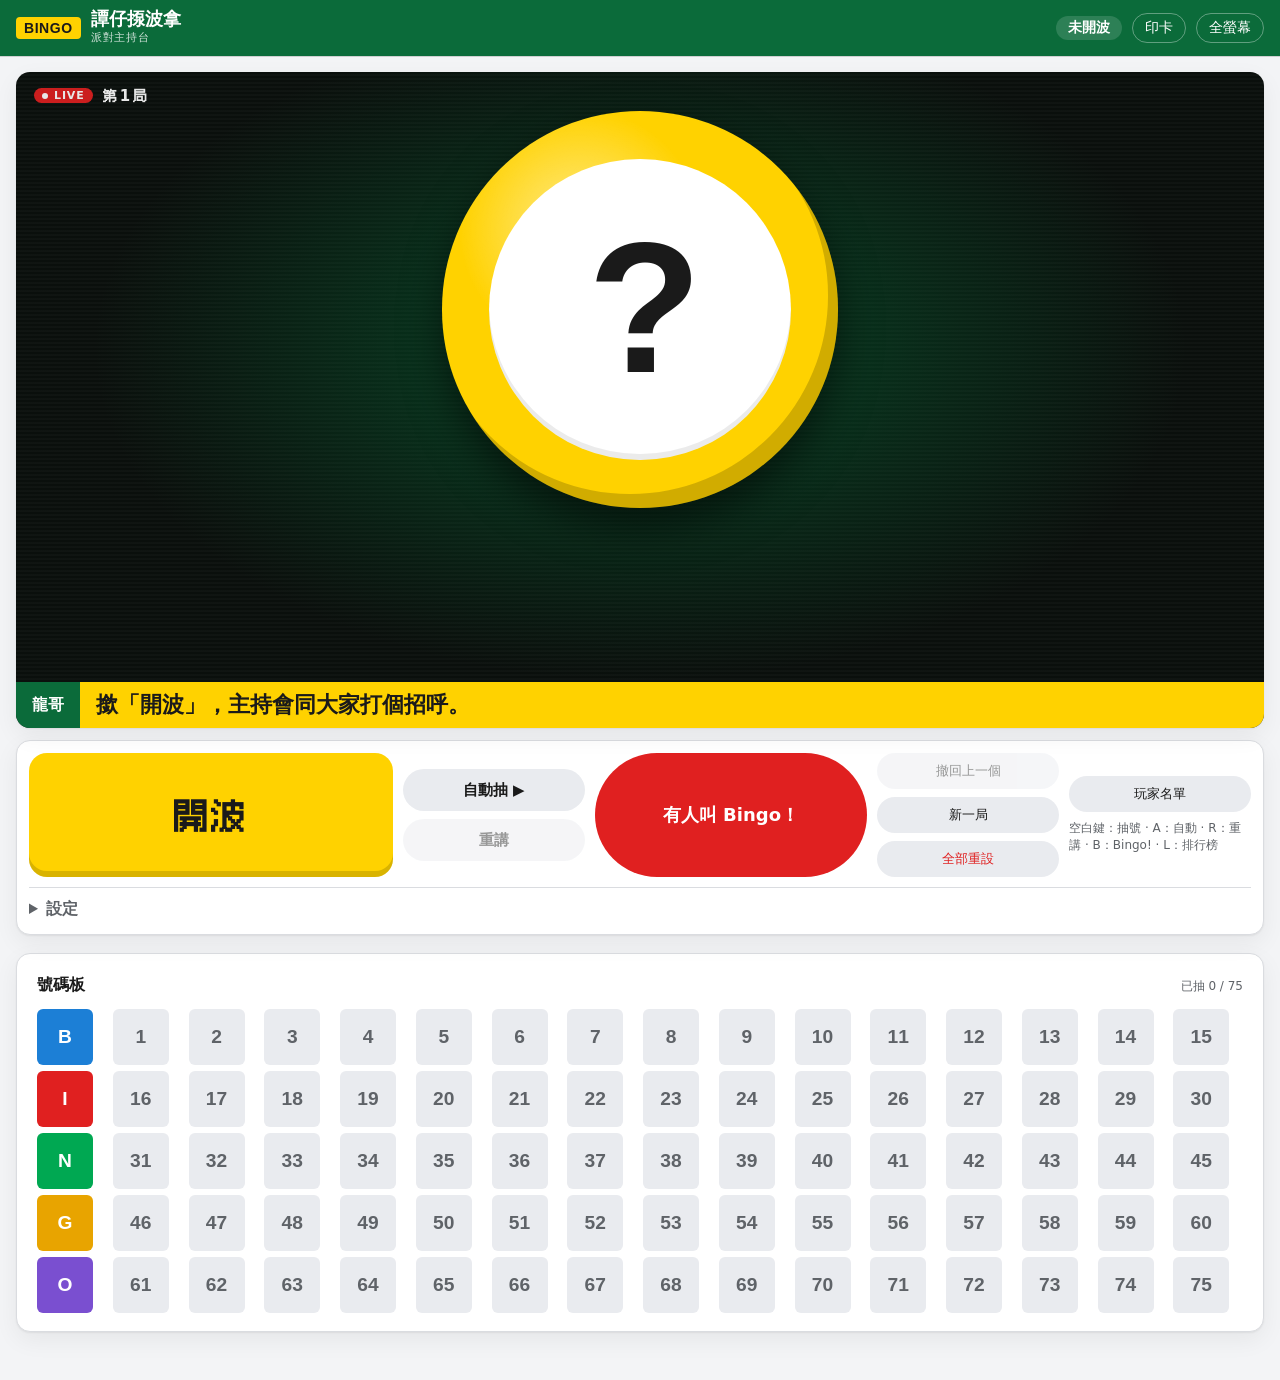
==== commit 77b51aef: "Stage bug: set the game number in the UI face Pixelify Sans's 7 reads as a 1 at 14px, so 第 7 局 looke" ====
--- a/web/index.html
+++ b/web/index.html
@@ -34,7 +34,7 @@
       <canvas class="stage-layer back" id="stageBack" aria-hidden="true"></canvas>
       <canvas class="stage-layer front" id="stageFront" aria-hidden="true"></canvas>
       <div class="flash" id="flash" aria-hidden="true"></div>
-      <div class="stage-bug"><span class="pill-live"><i></i>LIVE</span><span id="stageGame">第 1 局</span></div>
+      <div class="stage-bug"><span class="pill-live"><i></i>LIVE</span><span id="stageGame">第 <b>1</b> 局</span></div>
       <div class="ball-wrap" id="ballWrap">
         <div class="ball" id="ball" data-state="idle">
           <span class="ball-letter" id="ballLetter"></span>
--- a/web/style.css
+++ b/web/style.css
@@ -170,6 +170,7 @@
   font: 600 14px var(--pixel), var(--font);
   opacity: 0.9;
 }
+#stageGame b { font: 800 15px var(--font); }
 .pill-live {
   display: inline-flex; align-items: center; gap: 6px;
   padding: 1px 8px;
